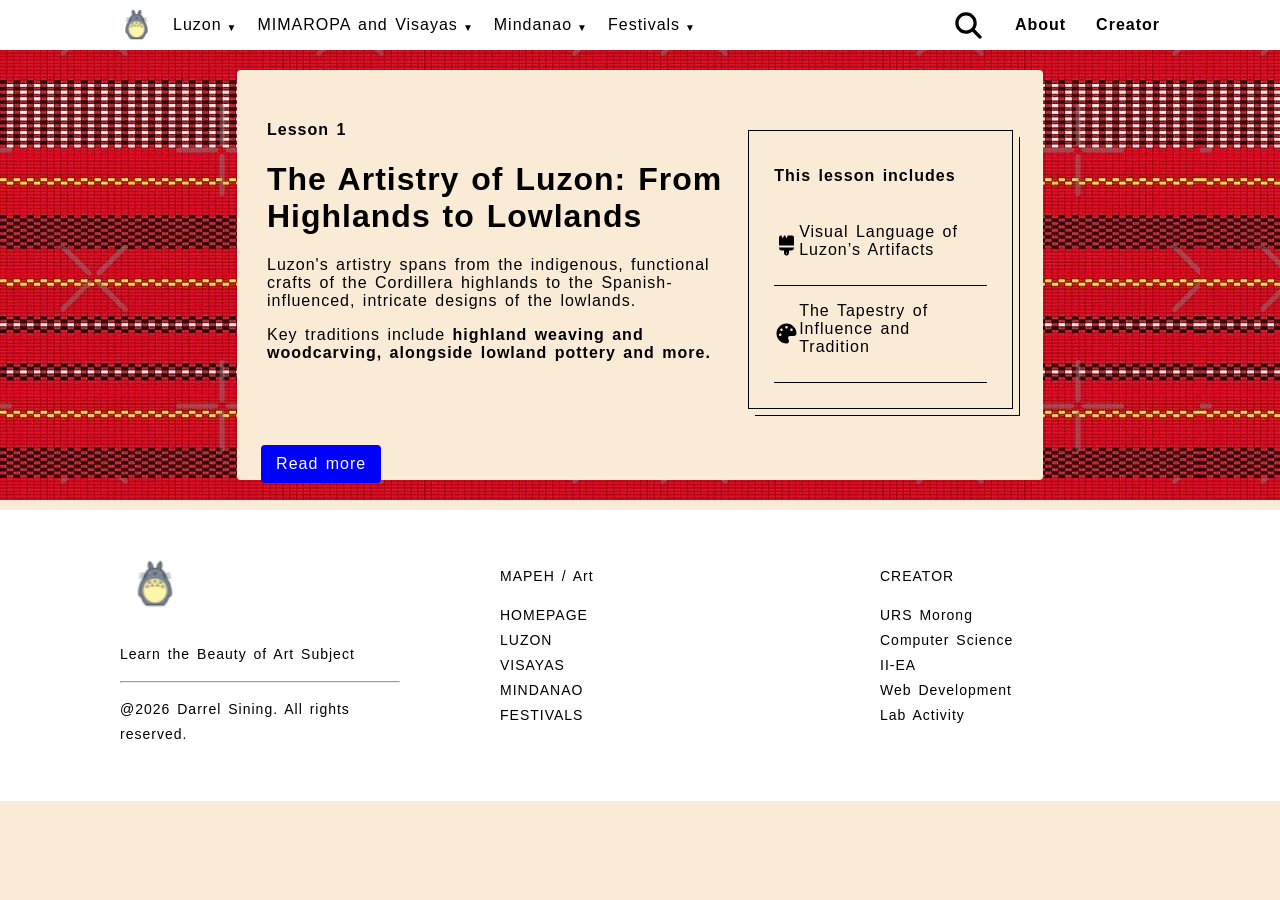
==== lesson1.html @ 720c4911 "eyes" ====
<!DOCTYPE html>
<html lang="en">
<head>
    <meta charset="UTF-8">
    <meta name="viewport" content="width=device-width, initial-scale=1.0">
    <link rel="stylesheet" href="styles.css">
    <title>Lesson 1</title>
</head>
<body>
    <div class="navigation-bar">
        <div class="logo-and-lessons">
            <img src="assets/icons/icons8-totoro-100ico.ico" alt="totoro ico">
            <ul>
                <li><a href="">Luzon <span class="arrow">▼</span></a></li>
                <li><a href="">MIMAROPA and Visayas <span class="arrow">▼</span></a></li>
                <li><a href="">Mindanao <span class="arrow">▼</span></a></li>
                <li><a href="">Festivals <span class="arrow">▼</span></a></li>
            </ul>
        </div>
        <div class="more">
            <img src="assets/icons/search.svg" alt="search">
            <p><a href=""><b>About</b></a></p>
            <p><a href=""><b>Creator</b></a></p>
        </div>
    </div>
    <div class="textile-bg">
        <div class="lesson-box-intro">
            <div class="lesson-intro">
                <div class="lesson-introduction">
                    <h4>Lesson 1</h4>
                    <h1>The Artistry of Luzon: From Highlands to Lowlands</h1>
                    <p>Luzon's artistry spans from the indigenous, functional crafts of the Cordillera highlands to the Spanish-influenced, intricate designs of the lowlands.</p>
                    <p>Key traditions include <b>highland weaving and woodcarving, alongside lowland pottery and more.</b></p>
                </div>
                <div class="lesson-path-box">
                    <h4>This lesson includes</h4>
                    <div class="sub-topics">
                        <img src="assets/icons/brush.svg">
                        <p>Visual Language of Luzon’s Artifacts</p>
                    </div>
                    <div class="sub-topics">
                        <img src="assets/icons/palette.svg">
                        <p>The Tapestry of Influence and Tradition</p>
                    </div>
                </div>
            </div>
            <div class="read-more-button">
                <p>Read more</p>
            </div>
        </div>
    </div>
    <div class="footer">
        <div>
            <img src="assets/icons/icons8-totoro-100ico.ico" alt="totoro ico">
            <p>Learn the Beauty of Art Subject</p>
            <hr>
            <p>@2026 Darrel Sining. All rights reserved.</p>
        </div>
        <div>
            <p>MAPEH / Art</p>
            <ul style="letter-spacing: 1px; word-spacing: 2px; line-height: 25px;">
                <li><a href="">HOMEPAGE</a></li>
                <li><a href="">LUZON</a></li>
                <li><a href="">VISAYAS</a></li>
                <li><a href="">MINDANAO</a></li>
                <li><a href="">FESTIVALS</a></li>
            </ul>
        </div>
        <div class="about">
            <p><a href="creator.html">CREATOR</a></p>
            <ul style="letter-spacing: 1px; word-spacing: 2px; line-height: 25px;">
                <li>URS Morong</li>
                <li>Computer Science</li>
                <li>II-EA</li>
                <li>Web Development</li>
                <li>Lab Activity</li>
            </ul>
        </div>
    </div>
</body>
</html>
---- styles.css ----
body {
    margin: 0;
    background-color: antiquewhite;
    color: black;
    font-family: sans-serif;
    letter-spacing: 1px;
    word-spacing: 2px;
}
.navigation-bar {
    background-color: white;
    position: sticky;
    top: 0;
    z-index: 1000;
    display: flex;
    justify-content: space-between;
    align-items: center;
    padding-left: 120px;
    padding-right: 120px;
    margin: 0;
    box-shadow: 0 2px 8px rgba(0, 0, 0, 0.08);
}
.navigation-bar img {
    width: 33px;
    height: 33px;
}
.navigation-bar ul {
    display: flex;
    list-style-type: none;
    gap: 20px;
    margin: 0;
    padding: 0;
}
.logo-and-lessons {
    display: flex;
    align-items: center;
    gap: 20px;
}
.more {
    display: flex;
    align-items: center;
    gap: 30px;
}
.navigation-bar a {
    text-decoration: none;
    color: black;
    display: inline-flex;
    align-items: center;
    gap: 5px;
}
.arrow {
    font-size: 10px;
    line-height: 1;
    margin-top: 5px;
}
.introduction {
    margin-top: 35px;
    margin-left: 120px;
    margin-right: 120px;
}
.introduction img {
    width: 60px;
    height: 60px;
}
.introduction .logo-text {
    display: flex;
    align-items: center;
    gap: 10px;
    font-size: 30px;
    margin-bottom: -25px;
    margin-top: -25px;
}
.introduction-infos-flex {
    display: flex;
    gap: 20px;
    margin-left: 120px;
    margin-right: 120px;
}
.introduction-infos {
    width: 60%;
    padding-right: 45px;
    border-right: 1px solid black;
    letter-spacing: 1px;
    word-spacing: 2px;
    line-height: 25px;
}
.related-topics-list {
    display: flex;
    padding: 0;
    gap: 40px;
    ul {
        list-style-type: none;
        padding: 0;
    }
    li {
        margin-top: 8px;
    }
    a {
        text-decoration: underline;
        color: black;
    }
}
.lessons-header {
    margin-left: 120px;
    margin-right: 120px;
    border-bottom: 1px solid black;
    margin-bottom: 15px;
}
.lessons-browse-all {
    display: flex;
    margin-left: 120px;
    margin-right: 120px;
}
.lessons-browse {
    position: sticky;
    top: 80px;
    width: 25%;
    max-height: 650px;
    overflow-y: auto;
    padding: 16px;
    box-sizing: border-box;
}
.lessons-browse-left {
    display: flex;
    align-items: center;
    gap: 10px;
    margin-top: -20px;
    flex-wrap: nowrap;
    img {
        width: 20px;
        height: 20px;
    }
    p {
        margin: 0;
        white-space: nowrap;
    }
}
.lessons-list {
    margin-top: -10px;
}
.lessons-list ul {
    border-bottom: 1px solid black;
    margin-top: -10px;
    padding: 10px;
}
.lessons-list ol {
    padding: 10px;
}
.lessons-all {
    margin-left: 20px;
}
.lesson-search {
    display: flex;
    gap: 10px;
    align-items: center;
}
.lesson-search-text,
.lesson-search-sub {
    background-color: white;
    padding: 10px 15px;
    border: 1px solid black;
    border-radius: 4px;
    display: flex;
    align-items: center;
    justify-content: space-between;
    white-space: nowrap;
}
.lesson-search-text {
    width: 750px;
}
.lesson-search-sub {
    width: 200px;
}
.lesson-search-text p,
.lesson-search-sub p {
    margin: 0;
}
.lesson-search-text img,
.lesson-search-sub img {
    width: 25px;
    height: 25px;
    margin: 0;
    padding: 0;
}
.lesson-box {
    margin-top: 20px;
    margin-bottom: 25px;
    display: flex;
    justify-content: center;
    gap: 50px;
}
.select-box-lesson {
    width: 25%;
    background-color: white;
    border: 1px solid black;
    border-radius: 4px;
    padding-left: 10px;
    padding-right: 20px;
    height: 300px;
    width: 250px;
    box-shadow: 
    -6px 6px 0px 0px white,     
    -7px 7px 0px 0px black;
    display: flex;
    flex-direction: column;
}
.select-box-lesson p {
    margin-top: -8px;
    font-size: 14px;
}
.select-box-lesson h5 {
    margin: -0px;
    padding: 5px;
    margin-left: -10px;
    margin-right: -20px;
}
.select-box-lesson h6 {
    border-top: 1px dashed black;
    border-bottom: 1px dashed black;
    margin-top: auto;
    font-size: 13px;
    padding-top: 8px;
    padding-bottom: 8px;
}
.quiz-button {
    background-color: cadetblue;
    border: 1px solid black;
    border-radius: 4px;
    display: flex;
    align-items: center;
    gap: 10px;
    padding: 10px;
}
.quiz-button img {
    width: 25px;
    height: 25px;
}
.quiz-button p {
    margin: 0;
}
.quiz-button a {
    text-decoration: none;
    color: black;
}
.footer {
    margin-top: 10px;
    font-size: 14px;
    color: black;
    background-color: white;
    display: flex;
    flex-wrap: wrap;
    justify-content: space-between;
    gap: 100px;
    padding: 40px 120px;
    box-sizing: border-box;
    letter-spacing: 1px;
    word-spacing: 2px;
    line-height: 25px;
    box-shadow: 0 2px 8px rgba(0, 0.08, 0, 0.);
}
.footer > div {
    flex: 1 1 250px;
    min-width: 220px;
}
.footer ul {
    list-style: none;
    padding: 0;
    margin: 0;
}
.footer img {
    padding: 10px;
    height: 50px;
    width: 50px;
}
.footer a {
    color: black;
    text-decoration: none;
}
.textile-bg {
    padding: 20px;
    background-image: url(assets/images/texting-bg.jpg);
}
.lesson-box-intro {
    background-color: antiquewhite;
    width: 65%;
    height: 410px;
    margin-left: 17.5%;
    border-radius: 4px;
}
.lesson-intro {
    display: flex;
    padding: 30px;
    gap: 10px;
}
.lesson-introduction {
    width: 65%;
    padding-right: 10px;
}
.lesson-path-box {
    margin-top: 30px;
    height: 70%;
    width: 30%;
    border: 1px solid black;
    padding: 25px;
    padding-top: 15px;
    box-shadow: 
    6px 6px 0px 0px antiquewhite,     
    7px 7px 0px 0px black;
}
.lesson-path-box .sub-topics {
    display: flex;
    align-items: center;
    border-bottom: 1px solid black;
}
.sub-topics img {
    width: 25px;
    height: 25px;
}
.lesson-path-box p {
    padding-bottom: 10px;
}
.read-more-button {
    background-color: blue;
    border-radius: 4px;
    margin-left: 3%;
    width: 120px;
    margin-top: -10px;
}
.read-more-button p {
    text-align: center;
    padding: 10px;
    color: white;
}
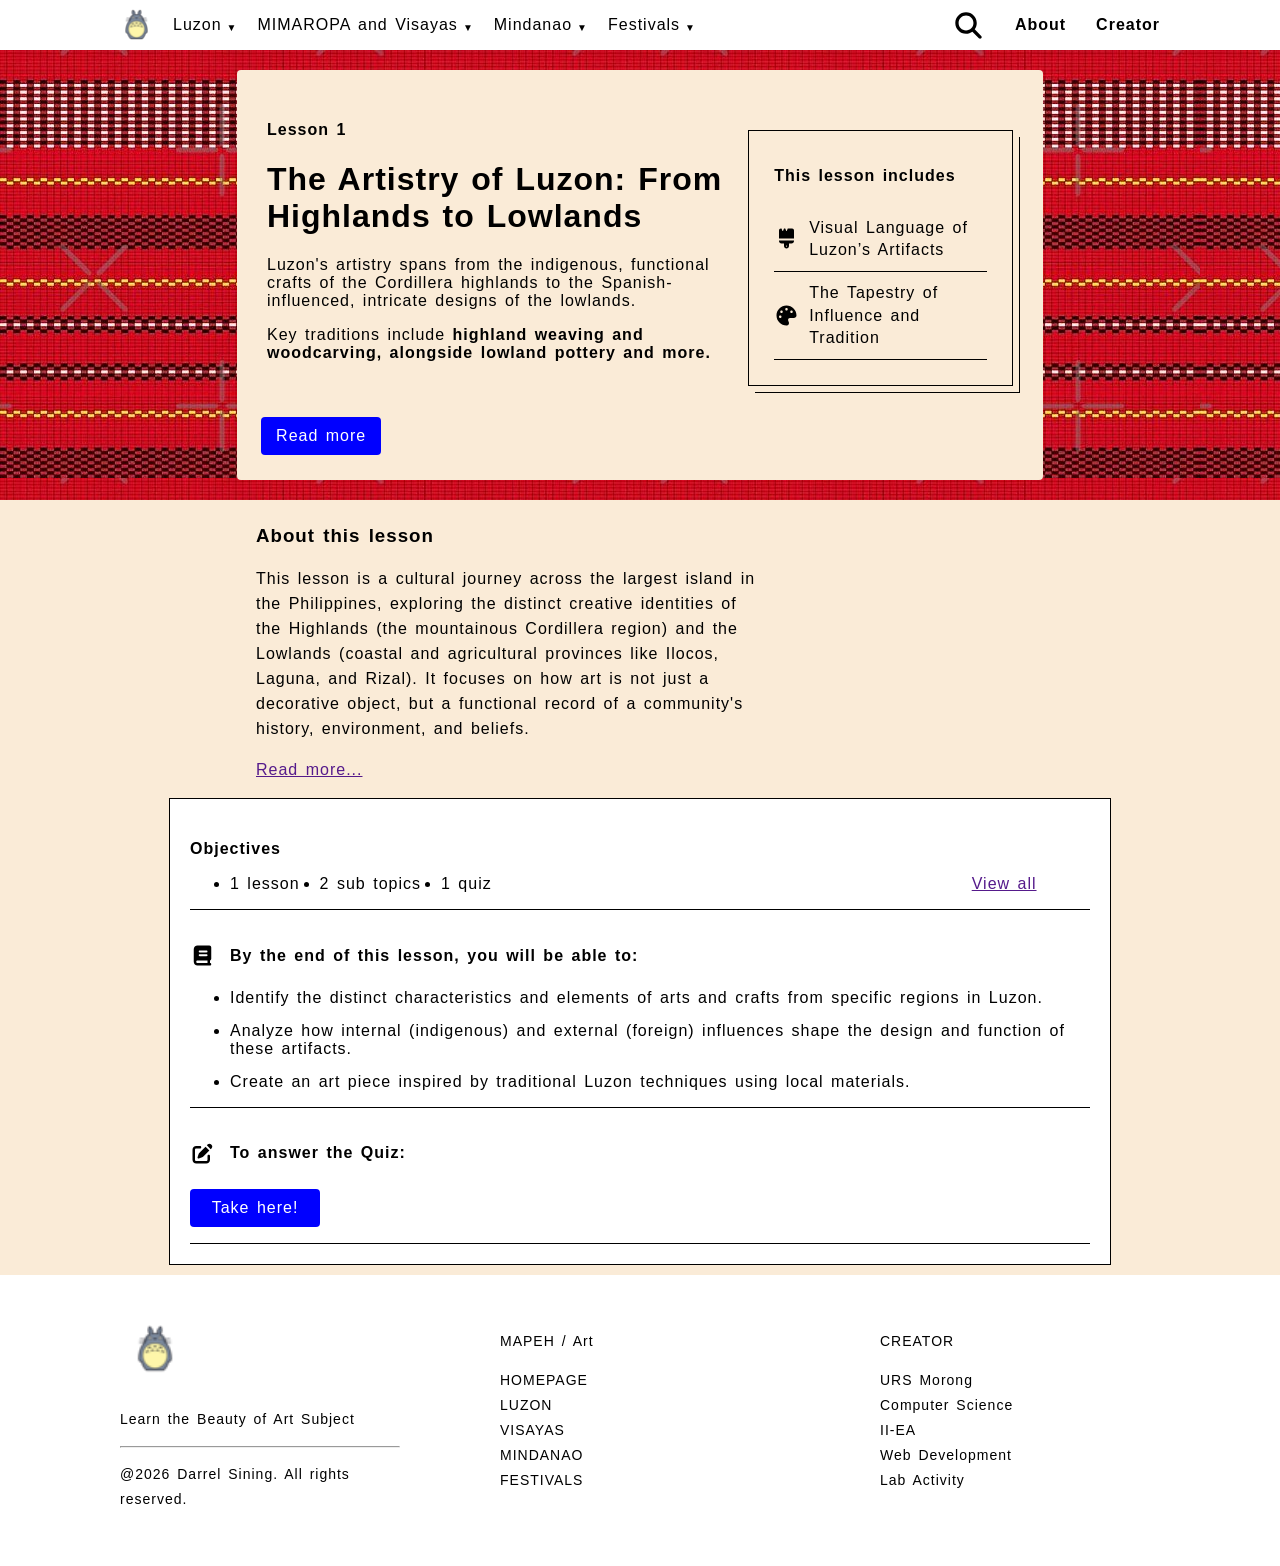
==== commit 79e0def7: "wow" ====
--- a/lesson1.html
+++ b/lesson1.html
@@ -49,6 +49,44 @@
             </div>
         </div>
     </div>
+    <div class="about-this-lesson">
+        <h3>About this lesson</h3>
+        <p>This lesson is a cultural journey across the largest island in the Philippines, exploring the distinct creative identities of the Highlands (the mountainous Cordillera region) and the Lowlands (coastal and agricultural provinces like Ilocos, Laguna, and Rizal). It focuses on how art is not just a decorative object, but a functional record of a community's history, environment, and beliefs.</p>
+        <p><a href="">Read more...</a></p>
+    </div>
+    <div class="objective-box">
+        <div class="objective-top">
+            <h4>Objectives</h4>
+            <div class="info-ul">
+                <ul class="infos">
+                    <li>1 lesson</li>
+                    <li>2 sub topics</li>
+                    <li>1 quiz</li>
+                </ul>
+                <p><a href="">View all</a></p>
+            </div>
+        </div>
+        <div class="objective-text">
+            <div class="objective-intro">
+                <img src="assets/icons/book.svg">
+                <h4>By the end of this lesson, you will be able to:</h4>
+            </div>
+            <ul>
+                <li>Identify the distinct characteristics and elements of arts and crafts from specific regions in Luzon.</li>
+                <li>Analyze how internal (indigenous) and external (foreign) influences shape the design and function of these artifacts.</li>
+                <li>Create an art piece inspired by traditional Luzon techniques using local materials.</li>
+            </ul>
+        </div>
+        <div class="objective-text">
+            <div class="objective-intro">
+                <img src="assets/icons/pen-to-square.svg">
+                <h4>To answer the Quiz:</h4>
+            </div>
+            <div class="obj-quiz">
+                <p>Take here!</p>
+            </div>
+        </div>
+    </div>
     <div class="footer">
         <div>
             <img src="assets/icons/icons8-totoro-100ico.ico" alt="totoro ico">
--- a/styles.css
+++ b/styles.css
@@ -278,12 +278,15 @@
 .textile-bg {
     padding: 20px;
     background-image: url(assets/images/texting-bg.jpg);
+    display: flex;
+    justify-content: center;
 }
 .lesson-box-intro {
     background-color: antiquewhite;
     width: 65%;
+    max-width: 1000px;
     height: 410px;
-    margin-left: 17.5%;
+    margin: 0 auto;
     border-radius: 4px;
 }
 .lesson-intro {
@@ -309,24 +312,89 @@
 .lesson-path-box .sub-topics {
     display: flex;
     align-items: center;
+    gap: 10px;
     border-bottom: 1px solid black;
+    padding: 10px 0;
 }
 .sub-topics img {
     width: 25px;
     height: 25px;
-}
-.lesson-path-box p {
-    padding-bottom: 10px;
+    padding: 0;
+}
+.lesson-path-box .sub-topics p {
+    margin: 0;
+    line-height: 1.4;
 }
 .read-more-button {
     background-color: blue;
     border-radius: 4px;
     margin-left: 3%;
     width: 120px;
-    margin-top: -10px;
+    margin-top: -15px;
 }
 .read-more-button p {
     text-align: center;
     padding: 10px;
     color: white;
+}
+.about-this-lesson {
+    margin-top:25px;
+    width: 40%;
+    margin-left: 20%;
+}
+.about-this-lesson p {
+    line-height: 25px;
+}
+.objective-box {
+    margin-left: 20%;
+    max-width: 900px;
+    margin: 0 auto;
+    background-color: white;
+    padding: 20px;
+    border: 1px solid black;
+}
+.objective-top {
+    border-bottom: 1px solid black;
+}
+.objective-box .info-ul .infos {
+    display: flex;
+    gap: 20px;
+}
+.info-ul {
+    margin-top: -20px;
+    display: flex;
+    gap: 50px
+}
+.info-ul p {
+    margin-left: 430px;
+}
+.objective-text {
+    padding-top: 15px;
+    border-bottom: 1px solid black;
+}
+.objective-text ul {
+    margin-top: -12px;
+}
+.objective-intro {
+    display: flex;
+    align-items: center;
+    gap: 15px;
+}
+.objective-intro img {
+    width: 25px;
+    height: 25px;
+}
+.objective-text li {
+    padding-top: 15px;
+}
+.obj-quiz {
+    margin-top: -10px;
+    background-color: blue;
+    color: white;
+    border-radius: 4px;
+    width: 130px;
+}
+.obj-quiz p {
+    padding: 10px;
+    text-align: center;
 }
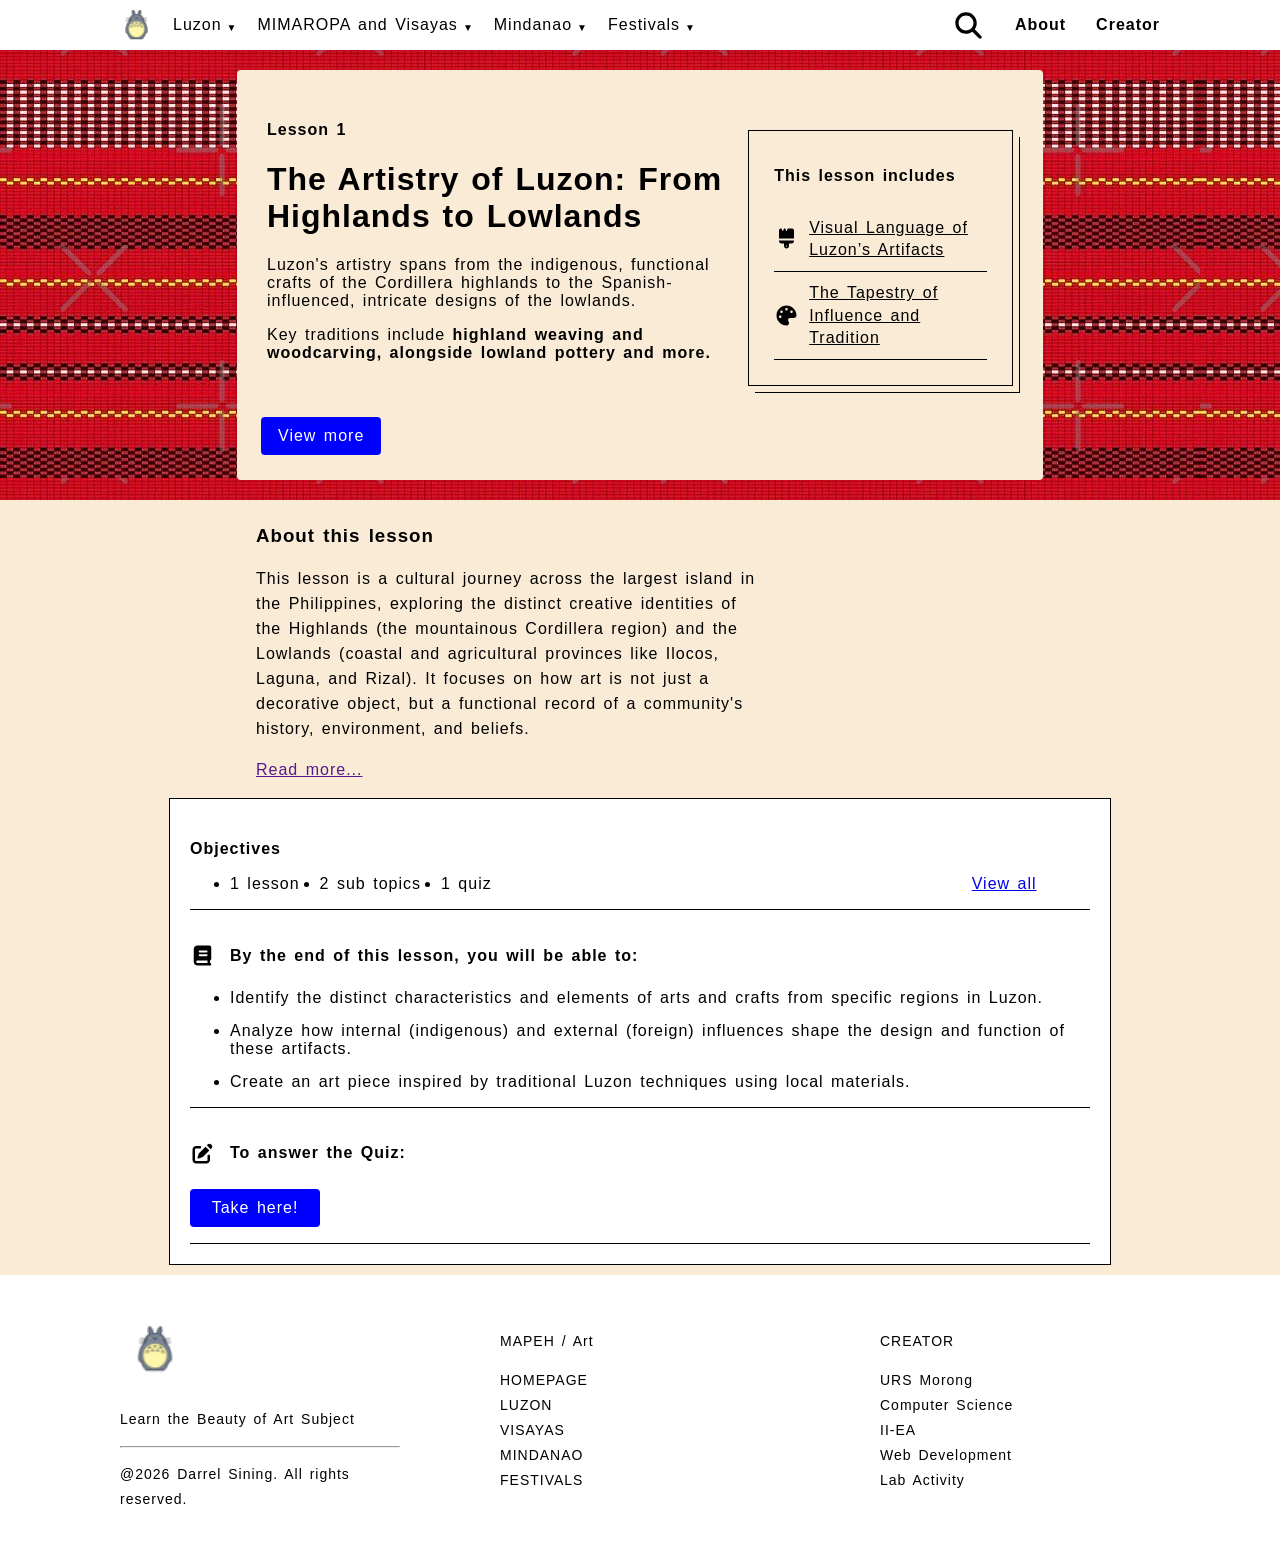
==== commit 288ff6ba: "grr" ====
--- a/lesson1.html
+++ b/lesson1.html
@@ -36,16 +36,16 @@
                     <h4>This lesson includes</h4>
                     <div class="sub-topics">
                         <img src="assets/icons/brush.svg">
-                        <p>Visual Language of Luzon’s Artifacts</p>
+                        <p><a href="subtopic1.1.html">Visual Language of Luzon’s Artifacts</a></p>
                     </div>
                     <div class="sub-topics">
                         <img src="assets/icons/palette.svg">
-                        <p>The Tapestry of Influence and Tradition</p>
+                        <p><a href="subtopic1.2.html">The Tapestry of Influence and Tradition</a></p>
                     </div>
                 </div>
             </div>
             <div class="read-more-button">
-                <p>Read more</p>
+                <p><a href="index.html">View more</a></p>
             </div>
         </div>
     </div>
@@ -63,7 +63,7 @@
                     <li>2 sub topics</li>
                     <li>1 quiz</li>
                 </ul>
-                <p><a href="">View all</a></p>
+                <p><a href="index.html">View all</a></p>
             </div>
         </div>
         <div class="objective-text">
@@ -83,7 +83,7 @@
                 <h4>To answer the Quiz:</h4>
             </div>
             <div class="obj-quiz">
-                <p>Take here!</p>
+                <p><a href="quiz.html">Take here!</a></p>
             </div>
         </div>
     </div>
--- a/styles.css
+++ b/styles.css
@@ -315,6 +315,10 @@
     gap: 10px;
     border-bottom: 1px solid black;
     padding: 10px 0;
+    a {
+        text-decoration: underline;
+        color: black;
+    }
 }
 .sub-topics img {
     width: 25px;
@@ -332,6 +336,10 @@
     width: 120px;
     margin-top: -15px;
 }
+.read-more-button a {
+    text-decoration: none;
+    color: white;
+}
 .read-more-button p {
     text-align: center;
     padding: 10px;
@@ -394,7 +402,47 @@
     border-radius: 4px;
     width: 130px;
 }
-.obj-quiz p {
+.obj-quiz p{
     padding: 10px;
     text-align: center;
+}
+.obj-quiz a {
+    text-decoration: none;
+    color: white;
+}
+.picture-desc-flex {
+    margin: 20px auto;
+    display: flex;
+    justify-content: center;
+    gap: 35px
+}
+.picture-desc {
+    display: flex;
+    width: 40%;
+    height: 305px;
+    border: 1px solid black;
+    border-radius: 4px;
+    background-color: white;
+    box-shadow: 
+    6px 6px 0px 0px white,     
+    7px 7px 0px 0px black;
+}
+.picture-desc-img {
+    margin: 10px;
+    border: 1px solid black;
+    border-radius: 4px;
+}
+.picture-desc-img h4 {
+    margin: 0;
+    padding: 8px;
+    text-align: center;
+    background-color: lightcoral;
+}
+.picture-desc-img img {
+    margin-bottom: -5px;
+    width: 250px;
+    height: 250px;
+}
+.desc-text {
+    padding: 10px;
 }
